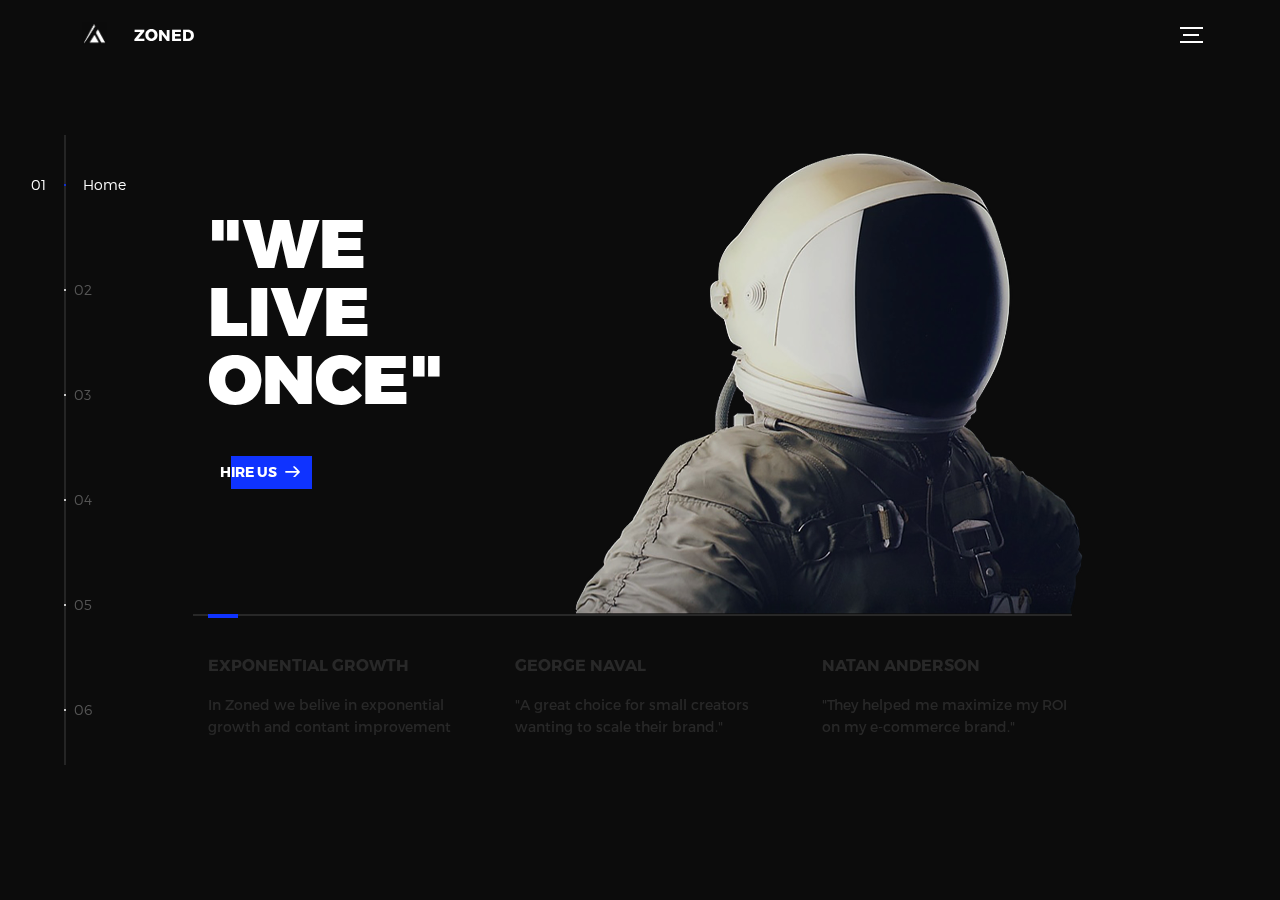
==== index.html @ 766243e0 "fixed hire us" ====
<!DOCTYPE html>
<html lang="en">
<head>
  <title>ZONED</title>
  <meta charset="utf-8">
  <meta name="viewport" content="width=device-width, initial-scale=1">
  <meta http-equiv="X-UA-Compatible" content="IE=edge">
  <meta name="description" content="HTML5 website template">
  <meta name="keywords" content="global, template, html, sass, jquery">
  <meta name="author" content="Bucky Maler">
  <link rel="stylesheet" href="assets/css/main.css">
  <meta name="monetization" content="$wallet.example.com/something">

</head>
<body>

<!-- notification for small viewports and landscape oriented smartphones -->
<div class="device-notification">
  <a class="device-notification--logo" href="#0">
    <img src="assets/img/logo.png" style="width: 10px;" alt="Global">
    <p>Zoned</p>
  </a>
  <p class="device-notification--message">Zoned has so much to offer that we must request you orient your device to portrait or find a larger screen. You won't be disappointed.</p>
</div>
<meta name="monetization" content="$wallet.example.com/something">
<div class="perspective effect-rotate-left">
  <div class="container"><div class="outer-nav--return"></div>
    <div id="viewport" class="l-viewport">
      <div class="l-wrapper">
        <header class="header">
          <a class="header--logo" href="#0">
            <img src="assets/img/logo.png" style="width: 60px;" alt="Global">
            <p>Zoned</p>
          </a>
          <a href="#hire" class="header--cta cta">Hire Us</a>
          <div class="header--nav-toggle">
            <span></span>
          </div>
        </header>
        <nav class="l-side-nav">
          <ul class="side-nav">
            <li class="is-active"><span>Home</span></li>
            <li><span>Web-Dev</span></li>
            <li><span>About</span></li>
            <li><span>Contact</span></li>
            <li><span>Hire us</span></li>
            <li><span>Mission</span></li>
          </ul>
        </nav>
        <ul class="l-main-content main-content">
          <li class="l-section section section--is-active">
            <div class="intro">
              <div class="intro--banner">
                <h1>"WE<br>LIVE<br>ONCE"</h1>
                <button href="#hire" class="cta">Hire Us
                  <svg version="1.1" id="Layer_1" xmlns="http://www.w3.org/2000/svg" xmlns:xlink="http://www.w3.org/1999/xlink" x="0px" y="0px" viewBox="0 0 150 118" style="enable-background:new 0 0 150 118;" xml:space="preserve">
                  <g transform="translate(0.000000,118.000000) scale(0.100000,-0.100000)">
                    <path d="M870,1167c-34-17-55-57-46-90c3-15,81-100,194-211l187-185l-565-1c-431,0-571-3-590-13c-55-28-64-94-18-137c21-20,33-20,597-20h575l-192-193C800,103,794,94,849,39c20-20,39-29,61-29c28,0,63,30,298,262c147,144,272,271,279,282c30,51,23,60-219,304C947,1180,926,1196,870,1167z"/>
                  </g>
                  </svg>
                  <span class="btn-background"></span>
                </button>
                <img src="assets/img/introduction-visual.png" alt="Welcome">
              </div>
              <div class="intro--options">
                <a href="#Growth">
                  <h3>Exponential Growth</h3>
                  <p>In Zoned we belive in exponential growth and contant improvement</p>
                </a>
                <a href="#Growth">
                  <h3>George Naval </h3>
                  <p>"A great choice for small creators wanting to scale their brand."</p>
                </a>
                <a href="#Web-Dev">
                  <h3>Natan Anderson</h3>
                  <p>"They helped me maximize my ROI on my e-commerce brand."</p>
                </a>
              </div>
            </div>
          </li>
          <li class="l-section section" id="web-dev">
            <div class="work" id="web-dev">
              <h2>Built in</h2>
              <div class="work--lockup">
                <ul class="slider">
                  <li class="slider--item slider--item-left">
                    <a href="#0">
                      <div class="slider--item-image">
                        <img src="assets/img/work-victory.png" alt="Custom">
                      </div>
                      <p class="slider--item-title">Branding</p>
                      <p class="slider--item-description">We know how much branding can affect your success, that is why we include branding on all pages</p>
                    </a>
                  </li>
                  <li class="slider--item slider--item-center">
                    <a href="#0">
                      <div class="slider--item-image">
                        <img src="assets/img/work-metiew-smith.png" alt="Metiew and Smith">
                      </div>
                      <p class="slider--item-title">Tailor made</p>
                      <p class="slider--item-description">We know that every business is great in it's own way,<b>"why try to fit in if you were made to stand out"</b> </p>
                    </a>
                  </li>
                  <li class="slider--item slider--item-right">
                    <a href="#0">
                      <div class="slider--item-image">
                        <img src="assets/img/work-alex-nowak.png" alt="Alex Nowak">
                      </div>
                      <p class="slider--item-title">24/7 hosting</p>
                      <p class="slider--item-description">We include hosting and domain costs on all pages<br><i style="font-size: 7px; line-height: 3px;">*Some domain names are already taken or are priced above our budget*</i></p>
                    </a>
                  </li>
                </ul>
                <div class="slider--prev">
                  <svg version="1.1" id="Layer_1" xmlns="http://www.w3.org/2000/svg" xmlns:xlink="http://www.w3.org/1999/xlink" x="0px" y="0px"
                  viewBox="0 0 150 118" style="enable-background:new 0 0 150 118;" xml:space="preserve">
                  <g transform="translate(0.000000,118.000000) scale(0.100000,-0.100000)">
                    <path d="M561,1169C525,1155,10,640,3,612c-3-13,1-36,8-52c8-15,134-145,281-289C527,41,562,10,590,10c22,0,41,9,61,29
                    c55,55,49,64-163,278L296,510h575c564,0,576,0,597,20c46,43,37,109-18,137c-19,10-159,13-590,13l-565,1l182,180
                    c101,99,187,188,193,199c16,30,12,57-12,84C631,1174,595,1183,561,1169z"/>
                  </g>
                  </svg>
                </div>
                <div class="slider--next">
                  <svg version="1.1" id="Layer_1" xmlns="http://www.w3.org/2000/svg" xmlns:xlink="http://www.w3.org/1999/xlink" x="0px" y="0px" viewBox="0 0 150 118" style="enable-background:new 0 0 150 118;" xml:space="preserve">
                  <g transform="translate(0.000000,118.000000) scale(0.100000,-0.100000)">
                    <path d="M870,1167c-34-17-55-57-46-90c3-15,81-100,194-211l187-185l-565-1c-431,0-571-3-590-13c-55-28-64-94-18-137c21-20,33-20,597-20h575l-192-193C800,103,794,94,849,39c20-20,39-29,61-29c28,0,63,30,298,262c147,144,272,271,279,282c30,51,23,60-219,304C947,1180,926,1196,870,1167z"/>
                  </g>
                  </svg>
                </div>
              </div>
            </div>
          </li>
          <li class="l-section section">
            <div class="about">
              <div class="about--banner">
                <h2>Give<br>your brand<br>online<br>presence</h2>
                <a class="cta"><b style="width: 300px;">We do the work and you do the planning<br>let's grow together</b>
                  <span>
                    <svg version="1.1" id="Layer_1" xmlns="http://www.w3.org/2000/svg" xmlns:xlink="http://www.w3.org/1999/xlink" x="0px" y="0px" viewBox="0 0 150 118" style="enable-background:new 0 0 150 118;" xml:space="preserve">
                    <g transform="translate(0.000000,118.000000) scale(0.100000,-0.100000)">
                      <path d="M870,1167c-34-17-55-57-46-90c3-15,81-100,194-211l187-185l-565-1c-431,0-571-3-590-13c-55-28-64-94-18-137c21-20,33-20,597-20h575l-192-193C800,103,794,94,849,39c20-20,39-29,61-29c28,0,63,30,298,262c147,144,272,271,279,282c30,51,23,60-219,304C947,1180,926,1196,870,1167z"/>
                    </g>
                    </svg>
                  </span>
                </a>
                <img src="assets/img/about-visual.png" alt="About Us">
              </div>
              <div class="about--options">
                <a href="#web-dev">
                  <h3>Scaling</h3>
                </a>
                <a href="#0">
                  <h3>Clear message</h3>
                </a>
                <a href="#0">
                  <h3>SEO</h3>
                </a>
                
              </div>
            </div>
          </li>

          <li class="l-section section" >
            <div class="contact">
              <div class="contact--lockup">
                 
                <div class="modal">
                  <div class="modal--information">
                    <p>We welcome anyone arround the globe </p>
                    <a href="mailto:info@zoned.life">info@zoned.life</a>
                    
                  </div>
                  <ul class="modal--options" style="border-radius: 15px;">
                    <li><a href="https://zoned.substack.com">Substack</a></li>
                    <li><a href="https://discord.com/invite/KmMVN8HBBD">Discord</a></li>
                    <li><a href="mailto:info@zoned.life">Contact Us</a></li>
                  </ul>
                </div>
                
              </div>
            </div>
          </li>
          <li class="l-section section">
            <div class="hire" id="hire">
              <h2>We work, you win</h2>
              <!-- checkout formspree.io for easy form setup -->
              <form class="work-request" 
              action="https://formspree.io/f/mnqkanye"
              method="POST">
                <div class="work-request--options">
                  <span class="options-a">
                    
                    </label>
                    <input id="opt-2" type="checkbox" name="web-dev" value="Web-dev">
                    <label for="opt-2">
                      <svg version="1.1" id="Layer_1" xmlns="http://www.w3.org/2000/svg" xmlns:xlink="http://www.w3.org/1999/xlink" x="0px" y="0px"
                      viewBox="0 0 150 111" style="enable-background:new 0 0 150 111;" xml:space="preserve">
                      <g transform="translate(0.000000,111.000000) scale(0.100000,-0.100000)">
                        <path d="M950,705L555,310L360,505C253,612,160,700,155,700c-6,0-44-34-85-75l-75-75l278-278L550-5l475,475c261,261,475,480,475,485c0,13-132,145-145,145C1349,1100,1167,922,950,705z"/>
                      </g>
                      </svg>
                      Webdesign
                    </label>
                    <input id="opt-6" type="checkbox" name="SEO" value="SEO">
                    <label for="opt-6">
                      <svg version="1.1" id="Layer_1" xmlns="http://www.w3.org/2000/svg" xmlns:xlink="http://www.w3.org/1999/xlink" x="0px" y="0px"
                      viewBox="0 0 150 111" style="enable-background:new 0 0 150 111;" xml:space="preserve">
                      <g transform="translate(0.000000,111.000000) scale(0.100000,-0.100000)">
                        <path d="M950,705L555,310L360,505C253,612,160,700,155,700c-6,0-44-34-85-75l-75-75l278-278L550-5l475,475c261,261,475,480,475,485c0,13-132,145-145,145C1349,1100,1167,922,950,705z"/>
                      </g>
                      </svg>
                      SEO
                    </label>
                  </span>
                </div>
                <div class="work-request--information">
                  <div class="information-name">
                    <input id="name" type="text" name="name" spellcheck="false">
                    <label for="name">Name</label>
                  </div>
                  <div class="information-email">
                    <input id="email" type="email" name="email"spellcheck="false">
                    <label for="email">Email</label>
                  </div>
                </div>
                <input type="submit" value="Send Request">
              </form>
            </div>
          </li>
          <li class="l-section section"id="Growth">
            <div class="about">
              <div class="about--banner">
                <h2 class="Join" >Join and<br>support<br>our true<br>mission</h2>
                  <a href="#0"><b style="width: 300px; margin-top: -10px;">With your help we support our online academy for<br> Those who are knowledge thirsty and want to better themselves</b>
                    <span>
                      <svg version="1.1" id="Layer_1" xmlns="http://www.w3.org/2000/svg" xmlns:xlink="http://www.w3.org/1999/xlink" x="0px" y="0px" viewBox="0 0 150 118" style="enable-background:new 0 0 150 118;" xml:space="preserve">
                      <g transform="translate(0.000000,118.000000) scale(0.100000,-0.100000)">
                        <path d="M870,1167c-34-17-55-57-46-90c3-15,81-100,194-211l187-185l-565-1c-431,0-571-3-590-13c-55-28-64-94-18-137c21-20,33-20,597-20h575l-192-193C800,103,794,94,849,39c20-20,39-29,61-29c28,0,63,30,298,262c147,144,272,271,279,282c30,51,23,60-219,304C947,1180,926,1196,870,1167z"/>
                      </g>
                      </svg>
                    </span>
                  </a>
                <img src="assets/img/growth-visual.png" alt="About Us">
                <iframe src="https://zoned.substack.com/embed" width="100%" height="23%" style="margin-top: 10px; margin-bottom: 30px; border: none; background:rgb(0, 0, 0); border-radius: 15px; color: black;" frameborder="0" scrolling="no"></iframe>
              </div>
            </div>
          </li>
        </ul>
      </div>
    </div>
  </div>
 
  <ul class="outer-nav">
    <li class="is-active">Home</li>
    <li>Web-Dev</li>
    <li>About</li>
    <li>Contacts</li>
    <li>Hire us</li>
    <li>Mission</li>
  </ul>
</div>

<script src="https://ajax.googleapis.com/ajax/libs/jquery/2.2.4/jquery.min.js"></script>
<script>window.jQuery || document.write('<script src="assets/js/vendor/jquery-2.2.4.min.js"><\/script>')</script>
<script src="assets/js/functions-min.js"></script>
</body>
</html>
---- assets/css/main.css ----
body{
    background-color: #212020;
}

@font-face {
    font-family: 'Montserrat';
    src: url("fonts/Montserrat-Black.eot");
    src: local("☺"), url("fonts/Montserrat-Black.woff") format("woff"), url("fonts/Montserrat-Black.ttf") format("truetype"), url("fonts/Montserrat-Black.svg") format("svg");
    font-weight: 900;
    font-style: normal;
}
@font-face {
    font-family: 'Montserrat';
    src: url("fonts/Montserrat-Bold.eot");
    src: local("☺"), url("fonts/Montserrat-Bold.woff") format("woff"), url("fonts/Montserrat-Bold.ttf") format("truetype"), url("fonts/Montserrat-Bold.svg") format("svg");
    font-weight: 700;
    font-style: normal;
}
@font-face {
    font-family: 'Montserrat';
    src: url("fonts/Montserrat-Regular.eot");
    src: local("☺"), url("fonts/Montserrat-Regular.woff") format("woff"), url("fonts/Montserrat-Regular.ttf") format("truetype"), url("fonts/Montserrat-Regular.svg") format("svg");
    font-weight: 400;
    font-style: normal;
}
@font-face {
    font-family: 'Montserrat';
    src: url("fonts/Montserrat-Light.eot");
    src: local("☺"), url("fonts/Montserrat-Light.woff") format("woff"), url("fonts/Montserrat-Light.ttf") format("truetype"), url("fonts/Montserrat-Light.svg") format("svg");
    font-weight: 300;
    font-style: normal;
}
/*! normalize.css v3.0.2 | MIT License | git.io/normalize */html {
    font-family: sans-serif;
    -ms-text-size-adjust: 100%;
    -webkit-text-size-adjust: 100%}
body {
    margin: 0;
}
article, aside, details, figcaption, figure, footer, header, hgroup, main, menu, nav, section, summary {
    display: block;
}
audio, canvas, progress, video {
    display: inline-block;
    vertical-align: baseline;
}
audio:not([controls]) {
    display: none;
    height: 0;
}
[hidden], template {
    display: none;
}
a {
    background-color: transparent;
}
a:active, a:hover {
    outline: 0;
}
abbr[title] {
    border-bottom: 1px dotted;
}
b, strong {
    font-weight: bold;
}
dfn {
    font-style: italic;
}
h1 {
    font-size: 2em;
    margin: 0.67em 0;
}
mark {
    background: #212020;
    color: #000;
}
small {
    font-size: 80%}
sub, sup {
    font-size: 75%;
    line-height: 0;
    position: relative;
    vertical-align: baseline;
}
sup {
    top: -0.5em;
}
sub {
    bottom: -0.25em;
}
img {
    border: 0;
}
svg:not(:root) {
    overflow: hidden;
}
figure {
    margin: 1em 40px;
}
hr {
    box-sizing: content-box;
    height: 0;
}
pre {
    overflow: auto;
}
code, kbd, pre, samp {
    font-family: monospace,  monospace;
    font-size: 1em;
}
button, input, optgroup, select, textarea {
    color: inherit;
    font: inherit;
    margin: 0;
}
button {
    overflow: visible;
}
button, select {
    text-transform: none;
}
button, html input[type="button"], input[type="reset"], input[type="submit"]button[disabled], html input[disabled] {
    cursor: default;
}
button::-moz-focus-inner, input::-moz-focus-inner {
    border: 0;
    padding: 0;
}
input {
    line-height: normal;
}
input[type="checkbox"], input[type="radio"] {
    box-sizing: border-box;
    padding: 0;
}
input[type="number"]::-webkit-inner-spin-button, input[type="number"]::-webkit-outer-spin-button {
    height: auto;
}
input[type="search"]input[type="search"]::-webkit-search-cancel-button, input[type="search"]::-webkit-search-decoration {
    -webkit-appearance: none;
}
fieldset {
    border: 1px solid #c0c0c0;
    margin: 0 2px;
    padding: 0.35em 0.625em 0.75em;
}
legend {
    border: 0;
    padding: 0;
}
textarea {
    overflow: auto;
}
optgroup {
    font-weight: bold;
}
table {
    border-collapse: collapse;
    border-spacing: 0;
}
td, th {
    padding: 0;
}
::-moz-selection {
    background: #FFF498;
}
::selection {
    background: #FFF498;
}
::-moz-selection {
    background: #FFF498;
}
img::-moz-selection {
    background: transparent;
}
img::selection {
    background: transparent;
}
img::-moz-selection {
    background: transparent;
}
body {
    -webkit-tap-highlight-color: #FFF498;
}
body {
    background-color: #0c0c0c;
    font-size: 14px;
    line-height: 1.6;
    font-family: "Montserrat", sans-serif;
    color: #fff;
    -webkit-font-smoothing: antialiased;
    -webkit-text-size-adjust: 100%}
.l-viewport {
    position: relative;
    width: 100%;
    height: 100vh;
    box-shadow: 0 0 45px 5px rgba(0, 0, 0, 0.85);
    overflow: hidden;
}
.l-wrapper {
    position: relative;
    width: 1440px;
    max-width: 90%;
    height: 100%;
    margin: 0 auto;
}
.l-side-nav {
    position: absolute;
    left: 0;
    display: -webkit-box;
    display: -webkit-flex;
    display: -ms-flexbox;
    display: flex;
    height: 100%;
    -webkit-box-align: center;
    -webkit-align-items: center;
    -ms-flex-align: center;
    align-items: center;
}
.l-side-nav::before {
    content: "";
    position: absolute;
    top: 50%;
    left: 0;
    -webkit-transform: translateY(-50%);
    transform: translateY(-50%);
    width: 2px;
    height: 70%;
    max-height: 750px;
    background-color: #555;
    opacity: .35;
    z-index: 10;
}
@media (max-width: 1180px) {
    .l-side-nav {
    display: none;
}
}.l-main-content {
    position: relative;
    width: 100%;
    height: 100%;
    margin: 0;
    padding: 0;
    list-style: none;
}
.l-section {
    position: absolute;
    width: 100%;
    height: 100%}
.device-notification {
    display: none;
    position: fixed;
    top: 0;
    left: 0;
    width: 100%;
    height: 100%;
    -webkit-box-orient: vertical;
    -webkit-box-direction: normal;
    -webkit-flex-direction: column;
    -ms-flex-direction: column;
    flex-direction: column;
    -webkit-box-align: center;
    -webkit-align-items: center;
    -ms-flex-align: center;
    -ms-grid-row-align: center;
    align-items: center;
    -webkit-box-pack: center;
    -webkit-justify-content: center;
    -ms-flex-pack: center;
    justify-content: center;
    background-color: #0c0c0c;
    z-index: 12;
}
.device-notification--logo {
    display: -webkit-box;
    display: -webkit-flex;
    display: -ms-flexbox;
    display: flex;
    -webkit-box-align: center;
    -webkit-align-items: center;
    -ms-flex-align: center;
    align-items: center;
    text-decoration: none;
    color: #fff;
}
.device-notification--logo p {
    margin: 0 0 0 10px;
    font-size: 16px;
    font-weight: 700;
    text-transform: uppercase;
}
.device-notification--message {
    width: 70%;
    margin: 30px 0 0 0;
    font-weight: 700;
    text-align: center;
}
@media (max-width: 767px) and (min-width: 601px) and (max-height: 680px) {
    .device-notification {
    display: -webkit-box;
    display: -webkit-flex;
    display: -ms-flexbox;
    display: flex;
}
}@media (max-width: 600px) and (min-width: 480px) and (max-height: 580px) {
    .device-notification {
    display: -webkit-box;
    display: -webkit-flex;
    display: -ms-flexbox;
    display: flex;
}
}@media (max-width: 736px) and (min-width: 360px) and (orientation: landscape) {
    .device-notification {
    display: -webkit-box;
    display: -webkit-flex;
    display: -ms-flexbox;
    display: flex;
}
}@media(max-width: 359px) {
    .device-notification {
    display: -webkit-box;
    display: -webkit-flex;
    display: -ms-flexbox;
    display: flex;
}
}.section {
    opacity: 0;
    visibility: hidden;
    -webkit-transition: opacity .4s ease-in-out, visibility 0s .4s;
    transition: opacity .4s ease-in-out, visibility 0s .4s;
}
.section--is-active {
    opacity: 1;
    visibility: visible;
    z-index: 1;
    -webkit-transition: opacity .4s ease-in-out .4s;
    transition: opacity .4s ease-in-out .4s;
}
.section--next {
    -webkit-transform: translateY(-45px);
    transform: translateY(-45px);
    -webkit-transition: -webkit-transform .4s ease-in-out;
    transition: -webkit-transform .4s ease-in-out;
    transition: transform .4s ease-in-out;
    transition: transform .4s ease-in-out,  -webkit-transform .4s ease-in-out;
}
.section--prev {
    -webkit-transform: translateY(45px);
    transform: translateY(45px);
    -webkit-transition: -webkit-transform .4s ease-in-out;
    transition: -webkit-transform .4s ease-in-out;
    transition: transform .4s ease-in-out;
    transition: transform .4s ease-in-out,  -webkit-transform .4s ease-in-out;
}
.header {
    position: absolute;
    top: 0;
    left: 0;
    display: -webkit-box;
    display: -webkit-flex;
    display: -ms-flexbox;
    display: flex;
    width: 100%;
    height: 70px;
    -webkit-box-align: center;
    -webkit-align-items: center;
    -ms-flex-align: center;
    align-items: center;
    -webkit-box-pack: justify;
    -webkit-justify-content: space-between;
    -ms-flex-pack: justify;
    justify-content: space-between;
    z-index: 10;
}
.header--logo {
    display: -webkit-box;
    display: -webkit-flex;
    display: -ms-flexbox;
    display: flex;
    -webkit-box-align: center;
    -webkit-align-items: center;
    -ms-flex-align: center;
    align-items: center;
    text-decoration: none;
    color: #fff;
}
.header--logo p {
    margin: 0 0 0 10px;
    font-size: 16px;
    font-weight: 700;
    text-transform: uppercase;
}
.header--nav-toggle {
    display: -webkit-box;
    display: -webkit-flex;
    display: -ms-flexbox;
    display: flex;
    width: 50px;
    height: 50px;
    -webkit-box-orient: vertical;
    -webkit-box-direction: normal;
    -webkit-flex-direction: column;
    -ms-flex-direction: column;
    flex-direction: column;
    -webkit-box-align: center;
    -webkit-align-items: center;
    -ms-flex-align: center;
    align-items: center;
    -webkit-box-pack: center;
    -webkit-justify-content: center;
    -ms-flex-pack: center;
    justify-content: center;
    cursor: pointer;
}
.header--nav-toggle span, .header--nav-toggle::before, .header--nav-toggle::after {
    content: "";
    position: relative;
    width: 16px;
    height: 2px;
    background-color: #fff;
}
.header--nav-toggle::before {
    bottom: 5px;
    width: 23px;
}
.header--nav-toggle::after {
    top: 5px;
    width: 23px;
}
.header--cta {
    position: absolute;
    top: 50%;
    left: 50%;
    -webkit-transform: translate(-50%,  -50%);
    transform: translate(-50%,  -50%);
    padding: 0 20px;
    line-height: 30px;
    text-decoration: none;
    color: #fff;
    font-weight: 700;
    text-transform: uppercase;
    background-color: #0f33ff;
    border: none;
    opacity: 0;
    visibility: hidden;
    -webkit-transition: opacity .4s ease-in-out, visibility 0s .4s;
    transition: opacity .4s ease-in-out, visibility 0s .4s;
}
.header--cta:focus {
    outline: none;
}
.header--cta.is-active {
    opacity: 1;
    visibility: visible;
    -webkit-transition: opacity .4s ease-in-out .4s;
    transition: opacity .4s ease-in-out .4s;
}
@media (max-width: 767px) {
    .header--cta {
    display: none;
}
}.side-nav {
    position: relative;
    display: -webkit-box;
    display: -webkit-flex;
    display: -ms-flexbox;
    display: flex;
    width: 100px;
    height: 70%;
    max-height: 750px;
    -webkit-box-orient: vertical;
    -webkit-box-direction: normal;
    -webkit-flex-direction: column;
    -ms-flex-direction: column;
    flex-direction: column;
    -webkit-justify-content: space-around;
    -ms-flex-pack: distribute;
    justify-content: space-around;
    margin: 0;
    padding: 0;
    list-style-position: inside;
    z-index: 10;
}
.side-nav>li {
    position: relative;
    top: -5px;
    color: #fff;
    font-size: 6px;
    cursor: pointer;
}
.side-nav>li span {
    position: relative;
    top: 3px;
    left: 10px;
    color: #fff;
    font-size: 14px;
    font-weight: 300;
    opacity: 0;
    visibility: hidden;
}
.side-nav>li::before {
    position: absolute;
    top: 3px;
    left: 10px;
    color: #555;
    font-size: 14px;
    font-weight: 300;
}
.side-nav li:nth-child(1)::before {
    content: "01"}
.side-nav li:nth-child(2)::before {
    content: "02"}
.side-nav li:nth-child(3)::before {
    content: "03"}
.side-nav li:nth-child(4)::before {
    content: "04"}
.side-nav li:nth-child(5)::before {
    content: "05"}
.side-nav li:nth-child(6)::before {
        content: "06"}
.side-nav li.is-active {
    color: #0f33ff;
    -webkit-transition: color .4s ease-in-out;
    transition: color .4s ease-in-out;
}
.side-nav li.is-active span {
    opacity: 1;
    visibility: visible;
    -webkit-transition: opacity .4s ease-in-out;
    transition: opacity .4s ease-in-out;
}
.side-nav li.is-active::before {
    left: -33px;
    color: #fff;
}
.intro {
    position: relative;
    display: -webkit-box;
    display: -webkit-flex;
    display: -ms-flexbox;
    display: flex;
    width: 900px;
    max-width: 75%;
    height: 100%;
    -webkit-box-orient: vertical;
    -webkit-box-direction: normal;
    -webkit-flex-direction: column;
    -ms-flex-direction: column;
    flex-direction: column;
    -webkit-box-pack: center;
    -webkit-justify-content: center;
    -ms-flex-pack: center;
    justify-content: center;
    margin: 0 auto;
}
@media (max-width: 1180px) {
    .intro {
    max-width: 100%}
}.intro--banner {
    position: relative;
    height: 475px;
}
.intro--banner::before {
    content: "";
    position: absolute;
    bottom: 20px;
    left: -15px;
    right: 0;
    height: 2px;
    background-color: #282828;
}
.intro--banner::after {
    content: "";
    position: absolute;
    bottom: 18px;
    left: 0;
    width: 30px;
    height: 4px;
    background-color: #0f33ff;
}
.intro--banner h1 {
    position: relative;
    font-size: 68px;
    font-weight: 900;
    line-height: 1;
    z-index: 1;
}
.intro--banner button {
    position: relative;
    padding: 5px 17px 5px 12px;
    font-weight: 700;
    text-transform: uppercase;
    background-color: transparent;
    border: none;
}
.intro--banner button .btn-background {
    position: absolute;
    top: 0;
    left: 23px;
    right: 0;
    height: 100%;
    background-color: #0f33ff;
    z-index: -1;
    -webkit-transition: left .2s ease-in-out;
    transition: left .2s ease-in-out;
}
.intro--banner button:hover .btn-background {
    left: 0;
}
.intro--banner button:focus {
    outline: none;
}
.intro--banner button svg {
    position: relative;
    left: 5px;
    width: 15px;
    fill: #fff;
}
.intro--banner img {
    position: absolute;
    bottom: 21px;
    right: -12px;
}
.intro--options {
    display: -webkit-box;
    display: -webkit-flex;
    display: -ms-flexbox;
    display: flex;
    -webkit-box-pack: justify;
    -webkit-justify-content: space-between;
    -ms-flex-pack: justify;
    justify-content: space-between;
    margin: 0;
    padding: 0;
    list-style: none;
}
.intro--options>a {
    max-width: 250px;
    text-decoration: none;
    color: #282828;
    -webkit-transition: color .2s ease-in-out;
    transition: color .2s ease-in-out;
}
.intro--options>a:hover {
    color: #fff;
}
.intro--options h3 {
    font-size: 16px;
    text-transform: uppercase;
}
.intro--options p {
    margin-bottom: 0;
}
@media (max-width: 900px) {
    .intro--banner {
    height: 380px;
}
.intro--banner h1 {
    font-size: 55px;
}
.intro--banner img {
    width: 430px;
}
.intro--options>a {
    margin-right: 30px;
}
.intro--options>a:last-child {
    margin-right: 0;
}
}@media (max-width: 767px) {
    .intro--banner {
    height: 305px;
}
.intro--banner h1 {
    font-size: 44px;
}
.intro--banner img {
    width: 330px;
}
.intro--options {
    display: block;
}
.intro--options>a {
    display: block;
    max-width: 100%;
    margin: 0 0 30px 0;
}
.intro--options>a:last-child {
    margin-bottom: 0;
}
}@media (max-width: 600px) {
    .intro--banner {
    height: 360px;
}
.intro--banner h1 {
    font-size: 55px;
}
.intro--banner img {
    display: none;
}
}@media (max-width: 600px) and (max-height: 750px) {
    .intro--banner {
    height: auto;
}
.intro--banner::before, .intro--banner::after {
    display: none;
}
.intro--banner h1 {
    margin-top: 0;
}
.intro--options {
    display: none;
}
}.work {
    position: relative;
    display: -webkit-box;
    display: -webkit-flex;
    display: -ms-flexbox;
    display: flex;
    width: 960px;
    max-width: 80%;
    height: 100%;
    -webkit-box-orient: vertical;
    -webkit-box-direction: normal;
    -webkit-flex-direction: column;
    -ms-flex-direction: column;
    flex-direction: column;
    -webkit-box-pack: center;
    -webkit-justify-content: center;
    -ms-flex-pack: center;
    justify-content: center;
    margin: 0 auto;
}
@media (max-width: 1180px) {
    .work {
    max-width: 100%}
}.work h2 {
    margin: 0 0 20px 0;
    font-size: 30px;
    text-align: center;
}
.work--lockup {
    position: relative;
}
.work--lockup .slider {
    position: relative;
    display: -webkit-box;
    display: -webkit-flex;
    display: -ms-flexbox;
    display: flex;
    width: 80%;
    margin: 0 auto;
    padding: 0;
    list-style: none;
}
.work--lockup .slider--item {
    position: absolute;
    display: none;
    text-align: center;
}
.work--lockup .slider--item a {
    text-decoration: none;
    color: #858585;
}
.work--lockup .slider--item-title {
    margin-top: 10px;
    font-size: 12px;
    font-weight: 700;
    text-transform: uppercase;
}
.work--lockup .slider--item-description {
    display: none;
    max-width: 250px;
    margin: 0 auto;
}
.work--lockup .slider--item-image {
    width: 150px;
    height: 150px;
    margin: 0 auto;
    border-radius: 50%;
    overflow: hidden;
}
.work--lockup .slider--item-image img {
    width: 100%}
.work--lockup .slider--item-left {
    top: 50%;
    left: 0;
    -webkit-transform: translateY(-50%);
    transform: translateY(-50%);
    display: block;
}
.work--lockup .slider--item-right {
    top: 50%;
    right: 0;
    -webkit-transform: translateY(-50%);
    transform: translateY(-50%);
    display: block;
}
.work--lockup .slider--item-center {
    position: relative;
    top: 30px;
    left: 50%;
    -webkit-transform: translateX(-50%);
    transform: translateX(-50%);
    display: block;
}
.work--lockup .slider--item-center a {
    color: #fff;
}
.work--lockup .slider--item-center .slider--item-title {
    margin-top: 25px;
    font-size: 16px;
}
.work--lockup .slider--item-center .slider--item-description {
    display: block;
}
.work--lockup .slider--item-center .slider--item-image {
    width: 300px;
    height: 300px;
}
.work--lockup .slider--next, .work--lockup .slider--prev {
    position: absolute;
    top: 160px;
    display: -webkit-box;
    display: -webkit-flex;
    display: -ms-flexbox;
    display: flex;
    width: 50px;
    height: 50px;
    -webkit-box-align: center;
    -webkit-align-items: center;
    -ms-flex-align: center;
    align-items: center;
    -webkit-box-pack: center;
    -webkit-justify-content: center;
    -ms-flex-pack: center;
    justify-content: center;
    background-color: #282828;
    border-radius: 50%;
    cursor: pointer;
}
.work--lockup .slider--next svg, .work--lockup .slider--prev svg {
    width: 20px;
    fill: #fff;
}
.work--lockup .slider--next {
    right: 0;
}
.work--lockup .slider--prev {
    left: 0;
}
@media (max-width: 900px) {
    .work--lockup .slider--item-image {
    width: 120px;
    height: 120px;
}
.work--lockup .slider--item-center .slider--item-image {
    width: 240px;
    height: 240px;
}
.work--lockup .slider--next, .work--lockup .slider--prev {
    top: 130px;
}
}@media (max-width: 767px) {
    .work--lockup .slider {
    width: 75%}
.work--lockup .slider--item-image {
    width: 90px;
    height: 90px;
}
.work--lockup .slider--item-center .slider--item-image {
    width: 190px;
    height: 190px;
}
.work--lockup .slider--next, .work--lockup .slider--prev {
    top: 105px;
}
}@media (max-width: 600px) {
    .work--lockup .slider {
    width: auto;
}
.work--lockup .slider--item-left, .work--lockup .slider--item-right {
    display: none;
}
}.about {
    position: relative;
    display: -webkit-box;
    display: -webkit-flex;
    display: -ms-flexbox;
    display: flex;
    width: 900px;
    max-width: 75%;
    height: 100%;
    -webkit-box-orient: vertical;
    -webkit-box-direction: normal;
    -webkit-flex-direction: column;
    -ms-flex-direction: column;
    flex-direction: column;
    -webkit-box-pack: center;
    -webkit-justify-content: center;
    -ms-flex-pack: center;
    justify-content: center;
    margin: 0 auto;
}
@media (max-width: 1180px) {
    .about {
    max-width: 100%}
}.about--banner {
    position: relative;
    height: 475px;
}
.about--banner::before {
    content: "";
    position: absolute;
    top: 20px;
    left: 200px;
    -webkit-transform: rotate(-25deg);
    transform: rotate(-25deg);
    border: 5px solid #0f33ff;
    border-right-color: transparent;
    border-bottom-color: transparent;
}
.about--banner::after {
    content: "";
    position: absolute;
    top: 75px;
    left: 400px;
    -webkit-transform: rotate(45deg);
    transform: rotate(45deg);
    width: 10px;
    height: 10px;
    background-color: #0f33ff;
}
.about--banner h2 {
    position: relative;
    margin-top: 35px;
    font-size: 68px;
    font-weight: 900;
    line-height: 1;
    z-index: 1;
}
.about--banner h2::before {
    content: "";
    position: absolute;
    top: 60px;
    left: 268px;
    width: 30px;
    height: 30px;
    background-color: #0f33ff;
    border-radius: 50%}
.about--banner h2::after {
    content: "";
    position: absolute;
    top: 255px;
    left: 255px;
    width: 10px;
    height: 10px;
    background-color: #0f33ff;
}
.about--banner a {
    padding: 5px 17px 5px 0;
    text-decoration: none;
    color: #fff;
    font-weight: 700;
    text-transform: uppercase;
    background-color: transparent;
}
.about--banner a:hover svg {
    left: 10px;
}
.about--banner a svg {
    position: relative;
    left: 5px;
    width: 15px;
    fill: #fff;
    -webkit-transition: left .2s ease-in-out;
    transition: left .2s ease-in-out;
}
.about--banner img {
    position: absolute;
    bottom: -90px;
    right: -12px;
}
.about--options {
    display: -webkit-box;
    display: -webkit-flex;
    display: -ms-flexbox;
    display: flex;
    max-width: 600px;
    -webkit-box-pack: justify;
    -webkit-justify-content: space-between;
    -ms-flex-pack: justify;
    justify-content: space-between;
    margin: 0;
    padding: 0;
    list-style: none;
}
.about--options>a {
    position: relative;
    width: 150px;
    height: 75px;
    text-decoration: none;
    color: #fff;
    border: 10px solid #0f33ff;
    background-position: center;
    background-size: cover;
    background-repeat: no-repeat;
}
.about--options>a:nth-child(1) {
    background-image: url("../img/about-winners.jpg");
}
.about--options>a:nth-child(2) {
    background-image: url("../img/about-philosophy.jpg");
}
.about--options>a:nth-child(3) {
    background-image: url("../img/about-history.jpg");
}
.about--options>a:hover h3 {
    bottom: -50px;
}
.about--options h3 {
    position: absolute;
    bottom: -38px;
    left: 10px;
    font-size: 16px;
    text-transform: uppercase;
    -webkit-transition: bottom .2s ease-in-out, left .2s ease-in-out;
    transition: bottom .2s ease-in-out, left .2s ease-in-out;
}
@media (max-width: 767px) {
    .about--banner {
    height: 305px;
}
.about--banner::before {
    top: 0;
    left: 125px;
}
.about--banner::after {
    top: 35px;
    left: 260px;
}
.about--banner h2 {
    margin-top: 10px;
    font-size: 44px;
}cta
.about--banner h2::before {
    top: 28px;
    left: 168px;
}
.about--banner h2::after {
    top: 163px;
    left: 163px;
}
.about--banner img {
    width: 315px;
}
}@media (max-width: 600px) {
    .about--banner {
    height: auto;
}
.about--banner::before {
    left: 155px;
}
.about--banner::after {
    left: 310px;
}
.about--banner h2 {
    margin-top: 0;
    font-size: 55px;
}
.about--banner h2::before {
    top: 43px;
    left: 214px;
}
.about--banner h2::after {
    top: 205px;
    left: 205px;
}
.about--banner img {
    display: none;
}
.about--options {
    display: none;
}
}.contact {
    position: fixed;
    top: 0;
    left: 0;
    width: 100%;
    height: 100%;
    background-image: url("../img/contact-visual.png");
    background-position: center;
    background-size: cover;
    background-repeat: no-repeat;
}
.contact--lockup {
    position: relative;
    display: -webkit-box;
    display: -webkit-flex;
    display: -ms-flexbox;
    display: flex;
    width: 900px;
    max-width: 75%;
    height: 100%;
    -webkit-box-align: center;
    -webkit-align-items: center;
    -ms-flex-align: center;
    align-items: center;
    -webkit-box-pack: end;
    -webkit-justify-content: flex-end;
    -ms-flex-pack: end;
    justify-content: flex-end;
    margin: 0 auto;
    
}
@media (max-width: 1180px) {
    .contact--lockup {
        -webkit-box-pack: center;
        -webkit-justify-content: center;
        -ms-flex-pack: center;
        justify-content: center;
    max-width: 90%}
}@media (max-width: 767px) {
    .contact--lockup {
    -webkit-box-pack: center;
    -webkit-justify-content: center;
    -ms-flex-pack: center;
    justify-content: center;
}
}.contact--lockup .modal {
    padding: 45px 45px;
    text-align: center;
    background-color: #0c0c0c;
    box-shadow: 0 0 30px 0 rgba(0, 0, 0, 0.75);
    
}
.contact--lockup .modal--information p, .contact--lockup .modal--information a {
    display: block;
    margin: 14px 0;
    text-decoration: none;
    color: #fff;
    font-weight: 700;
}
.contact--lockup .modal--information p {
    margin-top: 0;
}
.contact--lockup .modal--options {
    margin: 0;
    padding: 0;
    list-style: none;
}
.contact--lockup .modal--options>li {
    width: 130px;
    margin: 0 auto 25px auto;
}
.contact--lockup .modal--options li:nth-child(1) {
    background-color: #1769ff;
}
.contact--lockup .modal--options li:nth-child(2) {
    background-color: #ea4c89;
}
.contact--lockup .modal--options li:nth-child(3) {
    margin-bottom: 0;
    background-color: #0f33ff;
    text-transform: uppercase;
}
.contact--lockup .modal--options a {
    display: block;
    width: 100%;
    padding: 8px 0;
    text-decoration: none;
    color: #fff;
    font-weight: 700;
}
.hire {
    position: relative;
    display: -webkit-box;
    display: -webkit-flex;
    display: -ms-flexbox;
    display: flex;
    width: 700px;
    max-width: 75%;
    height: 100%;
    -webkit-box-orient: vertical;
    -webkit-box-direction: normal;
    -webkit-flex-direction: column;
    -ms-flex-direction: column;
    flex-direction: column;
    -webkit-box-pack: center;
    -webkit-justify-content: center;
    -ms-flex-pack: center;
    justify-content: center;
    margin: 0 auto;
}
@media (max-width: 1180px) {
    .hire {
    max-width: 100%}
}.hire h2 {
    margin: 0 0 20px 0;
    font-size: 30px;
    text-align: center;
}
.work-request {
    display: -webkit-box;
    display: -webkit-flex;
    display: -ms-flexbox;
    display: flex;
    width: 100%;
    -webkit-box-orient: vertical;
    -webkit-box-direction: normal;
    -webkit-flex-direction: column;
    -ms-flex-direction: column;
    flex-direction: column;
    -webkit-box-align: center;
    -webkit-align-items: center;
    -ms-flex-align: center;
    align-items: center;
    color: #fff;
}
.work-request input[type="submit"] {
    width: 400px;
    max-width: 100%;
    line-height: 50px;
    font-size: 16px;
    font-weight: 700;
    text-transform: uppercase;
    background-color: #0f33ff;
    border: none;
    border-radius: 0;
}
.work-request input[type="submit"]:focus {
    outline: none;
}
.work-request--options {
    display: -webkit-box;
    display: -webkit-flex;
    display: -ms-flexbox;
    display: flex;
    /* button separation */
    width: 70%;
    -webkit-box-orient: vertical;
    -webkit-box-direction: normal;
    -webkit-flex-direction: column;
    -ms-flex-direction: column;
    flex-direction: column;
    -webkit-box-align: center;
    -webkit-align-items: center;
    -ms-flex-align: center;
    align-items: center;
    margin: 30px 0;
}
.work-request--options .options-a {
    display: -webkit-box;
    display: -webkit-flex;
    display: -ms-flexbox;
    display: flex;
    width: 100%;
    -webkit-box-pack: justify;
    -webkit-justify-content: space-between;
    -ms-flex-pack: justify;
    justify-content: space-between;
}
.work-request--options .options-b {
    display: -webkit-box;
    display: -webkit-flex;
    display: -ms-flexbox;
    display: flex;
    width: 72%;
    -webkit-flex-wrap: wrap;
    -ms-flex-wrap: wrap;
    flex-wrap: wrap;
    -webkit-justify-content: space-around;
    -ms-flex-pack: distribute;
    justify-content: space-around;
}
.work-request--options label {
    display: block;
    width: 200px;
    margin-bottom: 30px;
    line-height: 50px;
    font-size: 16px;
    font-weight: 700;
    text-align: center;
    border: 2px solid #fff;
    cursor: pointer;
    -webkit-transition: background-color .2s ease-in-out, border-color .2s ease-in-out;
    transition: background-color .2s ease-in-out, border-color .2s ease-in-out;
}
.work-request--options label svg {
    position: relative;
    left: -5px;
    width: 0;
    fill: #fff;
    -webkit-transition: width .2s ease-in-out;
    transition: width .2s ease-in-out;
}
.work-request--options input[type="checkbox"] {
    display: none;
}
.work-request--options input[type="checkbox"]:checked+label {
    background-color: #0f33ff;
    border-color: #0f33ff;
}
.work-request--options input[type="checkbox"]:checked+label svg {
    width: 15px;
}
.work-request--information {
    display: -webkit-box;
    display: -webkit-flex;
    display: -ms-flexbox;
    display: flex;
    width: 100%;
    -webkit-box-pack: justify;
    -webkit-justify-content: space-between;
    -ms-flex-pack: justify;
    justify-content: space-between;
    margin-bottom: 60px;
}
.work-request--information .information-name, .work-request--information .information-email {
    position: relative;
    width: 45%;
    height: 50px;
    font-size: 30px;
    font-weight: 300;
}
.work-request--information input[type="text"], .work-request--information input[type="email"] {
    width: 100%;
    padding: 0 0 5px 0;
    background-color: transparent;
    border: none;
    border-bottom: 1px solid #fff;
    border-radius: 0;
}
.work-request--information input[type="text"]:focus, .work-request--information input[type="email"]:focus {
    outline: none;
    background-color: #0c0c0c;
}
.work-request--information label {
    position: absolute;
    top: 0;
    left: 0;
    pointer-events: none;
    -webkit-transition: top .2s ease-in-out, font-size .2s ease-in-out;
    transition: top .2s ease-in-out, font-size .2s ease-in-out;
}
.work-request--information input:focus+label, .work-request--information input.has-value+label {
    top: -15px;
    font-size: 14px;
}
@media (max-width: 767px) {
    .work-request--options {
    -webkit-box-orient: horizontal;
    -webkit-box-direction: normal;
    -webkit-flex-direction: row;
    -ms-flex-direction: row;
    flex-direction: row;
    -webkit-justify-content: space-around;
    -ms-flex-pack: distribute;
    justify-content: space-around;
}
.work-request--options .options-a, .work-request--options .options-b {
    display: block;
    width: auto;
}
}@media (max-width: 600px) {
    .work-request--options {
    margin: 20px 0;
}
}@media (max-width: 600px) and (max-width: 415px) {
    .work-request--options {
    -webkit-box-pack: justify;
    -webkit-justify-content: space-between;
    -ms-flex-pack: justify;
    justify-content: space-between;
}
}@media (max-width: 600px) {
    .work-request--options label {
    width: 150px;
    margin-bottom: 15px;
    font-size: 14px;
}
.work-request--options input[type="checkbox"]:checked+label svg {
    width: 30px;
}
.work-request--information {
    margin-bottom: 30px;
}
.work-request--information .information-name, .work-request--information .information-email {
    height: 40px;
    font-size: 24px;
}
}.perspective {
    position: relative;
    width: 100%;
    height: 100%;
    overflow: hidden;
}
.perspective--modalview {
    position: fixed;
    -webkit-perspective: 1500px;
    perspective: 1500px;
}
.container {
    position: relative;
    -webkit-transform: translateZ(0) translateX(0) rotateY(0deg);
    transform: translateZ(0) translateX(0) rotateY(0deg);
    min-height: 100%;
    outline: 30px solid #0f33ff;
    -webkit-transition: -webkit-transform .4s;
    transition: -webkit-transform .4s;
    transition: transform .4s;
    transition: transform .4s,  -webkit-transform .4s;
}
.modalview .container {
    position: absolute;
    width: 100%;
    height: 100%;
    overflow: hidden;
    -webkit-backface-visibility: hidden;
    backface-visibility: hidden;
}
.effect-rotate-left .container {
    -webkit-transform-origin: 0% 50%;
    transform-origin: 0% 50%;
    -webkit-transition: -webkit-transform .4s;
    transition: -webkit-transform .4s;
    transition: transform .4s;
    transition: transform .4s,  -webkit-transform .4s;
}
.effect-rotate-left--animate .container {
    -webkit-transform: translateZ(-1800px) translateX(-50%) rotateY(45deg);
    transform: translateZ(-1800px) translateX(-50%) rotateY(45deg);
    outline: 30px solid #0f33ff;
}

.outer-nav {
    position: absolute;
    top: 50%;
    left: 55%;
    -webkit-transform: translateY(-50%);
    transform: translateY(-50%);
    -webkit-transform-style: preserve-3d;
    transform-style: preserve-3d;
    margin: 0;
    padding: 0;
    list-style: none;
    text-align: center;
    visibility: hidden;
    -webkit-transition: visibility 0s .2s;
    transition: visibility 0s .2s;
}
.outer-nav.is-vis {
    visibility: visible;
}
.outer-nav--return {
    position: absolute;
    top: 0;
    left: 0;
    width: 100%;
    height: 100%;
    display: none;
    cursor: pointer;
    z-index: 11;
}
.outer-nav--return.is-vis {
    display: block;
}
.outer-nav>li {
    -webkit-transform-style: preserve-3d;
    transform-style: preserve-3d;
    -webkit-transform: translateX(350px) translateZ(-1000px);
    transform: translateX(350px) translateZ(-1000px);
    font-size: 55px;
    font-weight: 900;
    opacity: 0;
    cursor: pointer;
    -webkit-transition: opacity .2s, -webkit-transform .2s;
    transition: opacity .2s, -webkit-transform .2s;
    transition: transform .2s, opacity .2s;
    transition: transform .2s, opacity .2s, -webkit-transform .2s;
}
.outer-nav>li.is-vis {
    -webkit-transform: translateX(0) translateZ(0);
    transform: translateX(0) translateZ(0);
    opacity: 1;
    -webkit-transition: opacity .4s, -webkit-transform .4s;
    transition: opacity .4s, -webkit-transform .4s;
    transition: transform .4s, opacity .4s;
    transition: transform .4s, opacity .4s, -webkit-transform .4s;
}
.outer-nav>li::before {
    content: "";
    position: absolute;
    top: 50%;
    left: 50%;
    -webkit-transform: translate(-50%,  -25%);
    transform: translate(-50%,  -25%);
    width: 110%;
    height: 15px;
    opacity: 0;
    background-color: #0f33ff;
}
.outer-nav>li.is-active::before {
    opacity: 1;
}
@media (max-width: 767px) {
    .outer-nav>li {
    font-size: 44px;
}
}@media (max-width: 600px) {
    .outer-nav>li {
    font-size: 34px;
}
}.outer-nav li.is-vis:nth-child(2) {
    -webkit-transition-delay: .04s;
    transition-delay: .04s;
}
.outer-nav li.is-vis:nth-child(3) {
    -webkit-transition-delay: .08s;
    transition-delay: .08s;
}
.outer-nav li.is-vis:nth-child(4) {
    -webkit-transition-delay: .12s;
    transition-delay: .12s;
}
.outer-nav li.is-vis:nth-child(5) {
    -webkit-transition-delay: .16s;
    transition-delay: .16s;
}
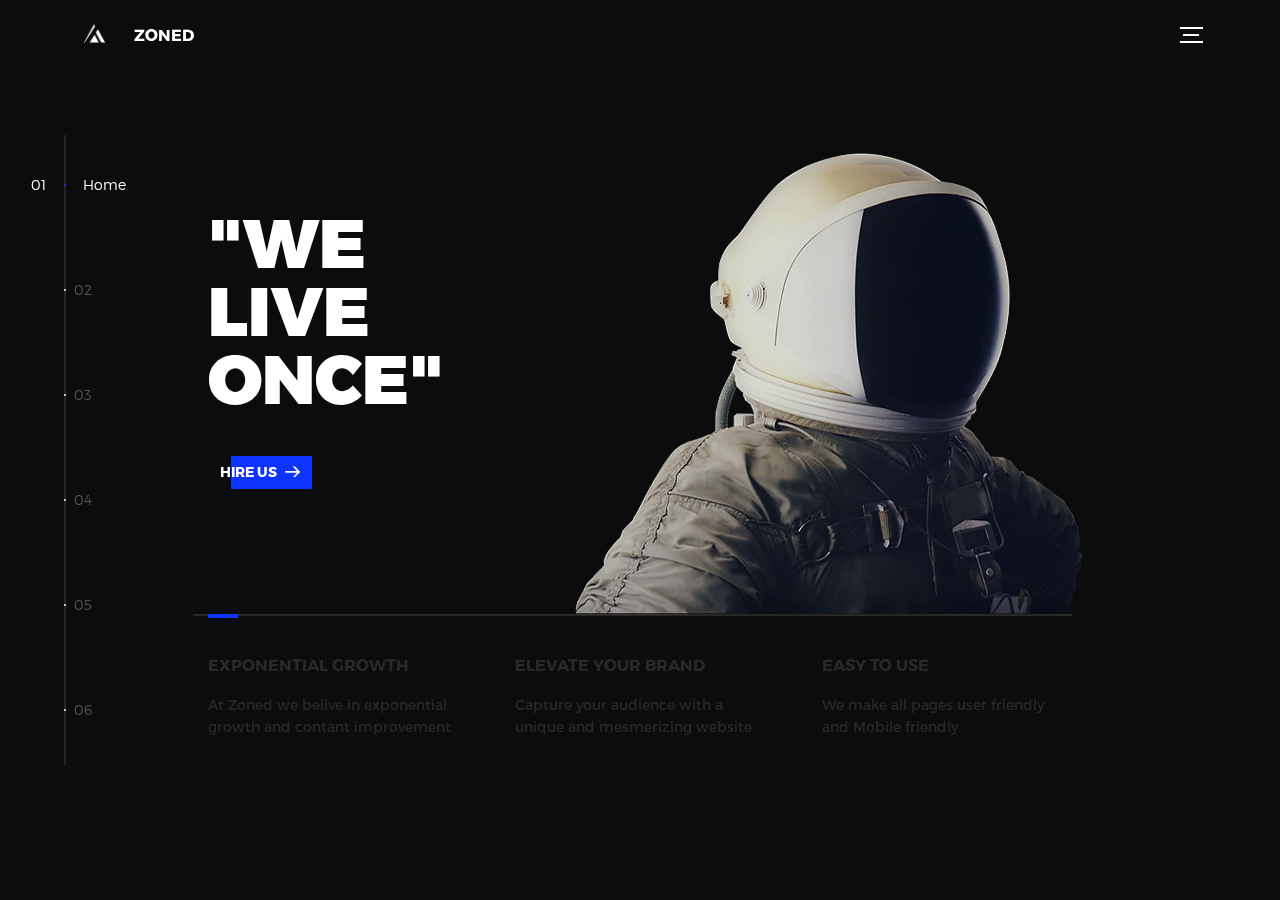
==== commit b2ee362a: "New Ideal" ====
--- a/index.html
+++ b/index.html
@@ -5,12 +5,10 @@
   <meta charset="utf-8">
   <meta name="viewport" content="width=device-width, initial-scale=1">
   <meta http-equiv="X-UA-Compatible" content="IE=edge">
-  <meta name="description" content="HTML5 website template">
-  <meta name="keywords" content="global, template, html, sass, jquery">
-  <meta name="author" content="Bucky Maler">
+  <meta name="description" content="your digital zone">
+  <meta name="keywords" content="">
   <link rel="stylesheet" href="assets/css/main.css">
-  <meta name="monetization" content="$wallet.example.com/something">
-
+  
 </head>
 <body>
 
@@ -22,7 +20,7 @@
   </a>
   <p class="device-notification--message">Zoned has so much to offer that we must request you orient your device to portrait or find a larger screen. You won't be disappointed.</p>
 </div>
-<meta name="monetization" content="$wallet.example.com/something">
+
 <div class="perspective effect-rotate-left">
   <div class="container"><div class="outer-nav--return"></div>
     <div id="viewport" class="l-viewport">
@@ -65,22 +63,22 @@
               <div class="intro--options">
                 <a href="#Growth">
                   <h3>Exponential Growth</h3>
-                  <p>In Zoned we belive in exponential growth and contant improvement</p>
+                  <p>At Zoned we belive in exponential growth and contant improvement</p>
                 </a>
                 <a href="#Growth">
-                  <h3>George Naval </h3>
-                  <p>"A great choice for small creators wanting to scale their brand."</p>
+                  <h3>Elevate your brand</h3>
+                  <p>Capture your audience with a unique and mesmerizing website</p>
                 </a>
                 <a href="#Web-Dev">
-                  <h3>Natan Anderson</h3>
-                  <p>"They helped me maximize my ROI on my e-commerce brand."</p>
+                  <h3>Easy to use</h3>
+                  <p>We make all pages user friendly and Mobile friendly</p>
                 </a>
               </div>
             </div>
           </li>
           <li class="l-section section" id="web-dev">
             <div class="work" id="web-dev">
-              <h2>Built in</h2>
+              <h2>On us</h2>
               <div class="work--lockup">
                 <ul class="slider">
                   <li class="slider--item slider--item-left">
@@ -88,8 +86,8 @@
                       <div class="slider--item-image">
                         <img src="assets/img/work-victory.png" alt="Custom">
                       </div>
-                      <p class="slider--item-title">Branding</p>
-                      <p class="slider--item-description">We know how much branding can affect your success, that is why we include branding on all pages</p>
+                      <p class="slider--item-title">Friendly design</p>
+                      <p class="slider--item-description">Never miss a client by ensuring your site fits all needs<br><b> +</b> Full UI/UX development</p>
                     </a>
                   </li>
                   <li class="slider--item slider--item-center">
@@ -97,8 +95,8 @@
                       <div class="slider--item-image">
                         <img src="assets/img/work-metiew-smith.png" alt="Metiew and Smith">
                       </div>
-                      <p class="slider--item-title">Tailor made</p>
-                      <p class="slider--item-description">We know that every business is great in it's own way,<b>"why try to fit in if you were made to stand out"</b> </p>
+                      <p class="slider--item-title">Mesmerizing development</p>
+                      <p class="slider--item-description">Make your business stand out and capture your audience attention<br><b>"why try to fit in if you were made to stand out"</b> </p>
                     </a>
                   </li>
                   <li class="slider--item slider--item-right">
@@ -107,7 +105,7 @@
                         <img src="assets/img/work-alex-nowak.png" alt="Alex Nowak">
                       </div>
                       <p class="slider--item-title">24/7 hosting</p>
-                      <p class="slider--item-description">We include hosting and domain costs on all pages<br><i style="font-size: 7px; line-height: 3px;">*Some domain names are already taken or are priced above our budget*</i></p>
+                      <p class="slider--item-description">We include hosting, domain, and SSL certificates costs on all pages<br><i style="font-size: 10px; line-height: 3px; margin-top: -5px;">*Some domain names are already taken or are priced above our budget*</i></p>
                     </a>
                   </li>
                 </ul>
@@ -134,8 +132,8 @@
           <li class="l-section section">
             <div class="about">
               <div class="about--banner">
-                <h2>Give<br>your brand<br>online<br>presence</h2>
-                <a class="cta"><b style="width: 300px;">We do the work and you do the planning<br>let's grow together</b>
+                <h2>Give<br>Your brand<br>A<br>Home</h2>
+                <a class="cta"><b style="width: 300px;">We do the work and you do the dreaming<br>let's grow together</b>
                   <span>
                     <svg version="1.1" id="Layer_1" xmlns="http://www.w3.org/2000/svg" xmlns:xlink="http://www.w3.org/1999/xlink" x="0px" y="0px" viewBox="0 0 150 118" style="enable-background:new 0 0 150 118;" xml:space="preserve">
                     <g transform="translate(0.000000,118.000000) scale(0.100000,-0.100000)">
@@ -148,13 +146,13 @@
               </div>
               <div class="about--options">
                 <a href="#web-dev">
-                  <h3>Scaling</h3>
+                  <h3>Engage</h3>
                 </a>
                 <a href="#0">
-                  <h3>Clear message</h3>
+                  <h3>Deliver</h3>
                 </a>
                 <a href="#0">
-                  <h3>SEO</h3>
+                  <h3>Capture</h3>
                 </a>
                 
               </div>
@@ -168,13 +166,13 @@
                 <div class="modal">
                   <div class="modal--information">
                     <p>We welcome anyone arround the globe </p>
-                    <a href="mailto:info@zoned.life">info@zoned.life</a>
+                    <a href="mailto:sam@zoned.life">sam@zoned.life</a>
                     
                   </div>
                   <ul class="modal--options" style="border-radius: 15px;">
                     <li><a href="https://zoned.substack.com">Substack</a></li>
                     <li><a href="https://discord.com/invite/KmMVN8HBBD">Discord</a></li>
-                    <li><a href="mailto:info@zoned.life">Contact Us</a></li>
+                    <li><a href="mailto:sam@zoned.life">Contact Us</a></li>
                   </ul>
                 </div>
                 
@@ -202,7 +200,7 @@
                       </svg>
                       Webdesign
                     </label>
-                    <input id="opt-6" type="checkbox" name="SEO" value="SEO">
+                    <input id="opt-6" type="checkbox" name="Marketing" value="Marketing">
                     <label for="opt-6">
                       <svg version="1.1" id="Layer_1" xmlns="http://www.w3.org/2000/svg" xmlns:xlink="http://www.w3.org/1999/xlink" x="0px" y="0px"
                       viewBox="0 0 150 111" style="enable-background:new 0 0 150 111;" xml:space="preserve">
@@ -210,7 +208,7 @@
                         <path d="M950,705L555,310L360,505C253,612,160,700,155,700c-6,0-44-34-85-75l-75-75l278-278L550-5l475,475c261,261,475,480,475,485c0,13-132,145-145,145C1349,1100,1167,922,950,705z"/>
                       </g>
                       </svg>
-                      SEO
+                      Addvertising 
                     </label>
                   </span>
                 </div>
@@ -232,7 +230,7 @@
             <div class="about">
               <div class="about--banner">
                 <h2 class="Join" >Join and<br>support<br>our true<br>mission</h2>
-                  <a href="#0"><b style="width: 300px; margin-top: -10px;">With your help we support our online academy for<br> Those who are knowledge thirsty and want to better themselves</b>
+                  <a href="#0"><b style="width: 300px; margin-top: -10px;">With your help we are developing our online academy for<br> Those who are knowledge thirsty and want to better themselves</b>
                     <span>
                       <svg version="1.1" id="Layer_1" xmlns="http://www.w3.org/2000/svg" xmlns:xlink="http://www.w3.org/1999/xlink" x="0px" y="0px" viewBox="0 0 150 118" style="enable-background:new 0 0 150 118;" xml:space="preserve">
                       <g transform="translate(0.000000,118.000000) scale(0.100000,-0.100000)">
--- a/assets/css/main.css
+++ b/assets/css/main.css
@@ -1,6 +1,3 @@
-body{
-    background-color: #212020;
-}
 
 @font-face {
     font-family: 'Montserrat';
@@ -1526,4 +1523,4 @@
 .outer-nav li.is-vis:nth-child(5) {
     -webkit-transition-delay: .16s;
     transition-delay: .16s;
-}
+}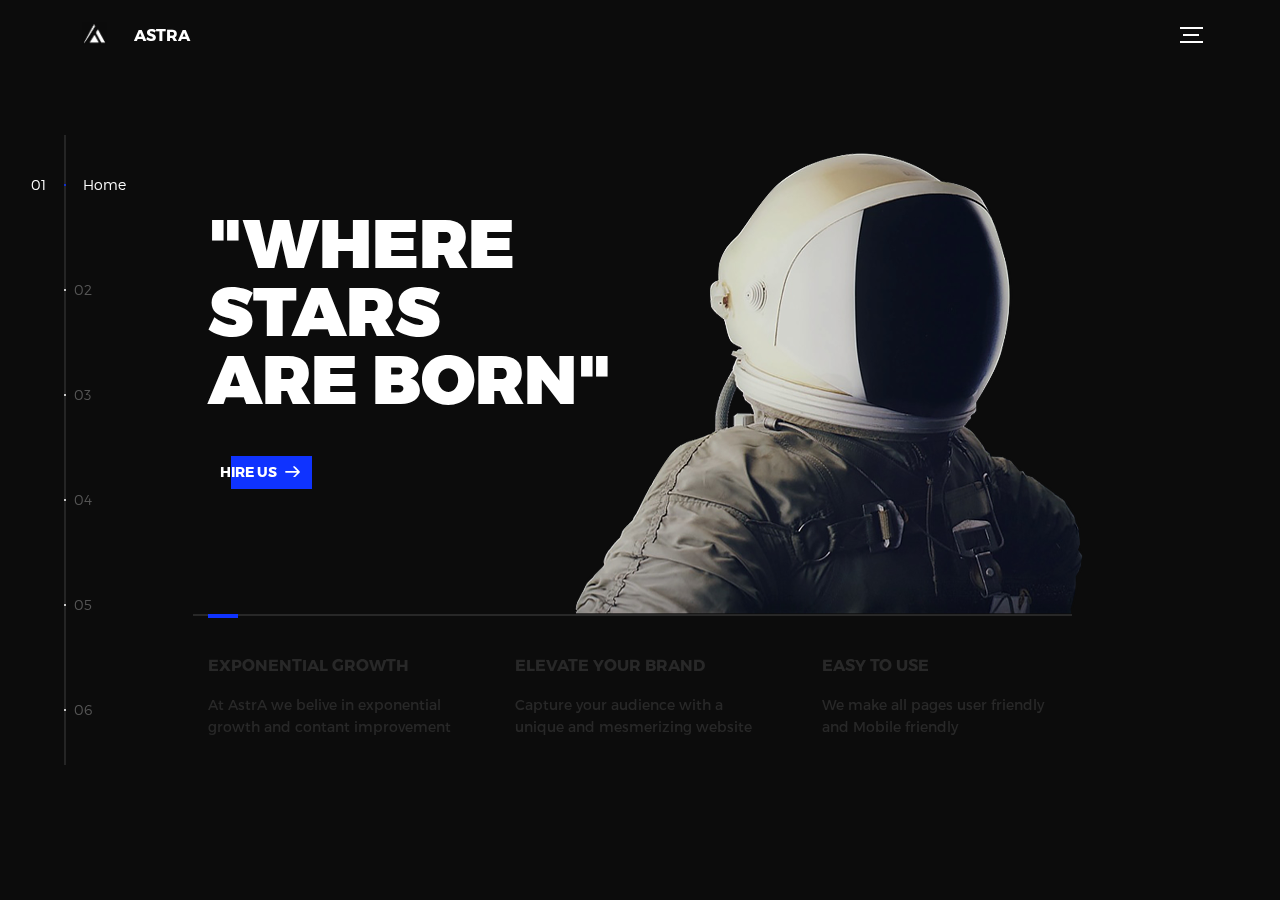
==== commit 3b858858: "It's now astra" ====
--- a/index.html
+++ b/index.html
@@ -1,7 +1,7 @@
 <!DOCTYPE html>
 <html lang="en">
 <head>
-  <title>ZONED</title>
+  <title>AstrA</title>
   <meta charset="utf-8">
   <meta name="viewport" content="width=device-width, initial-scale=1">
   <meta http-equiv="X-UA-Compatible" content="IE=edge">
@@ -16,9 +16,9 @@
 <div class="device-notification">
   <a class="device-notification--logo" href="#0">
     <img src="assets/img/logo.png" style="width: 10px;" alt="Global">
-    <p>Zoned</p>
+    <p>AstrA</p>
   </a>
-  <p class="device-notification--message">Zoned has so much to offer that we must request you orient your device to portrait or find a larger screen. You won't be disappointed.</p>
+  <p class="device-notification--message">AstrA has so much to offer that we must request you orient your device to portrait or find a larger screen. You won't be disappointed.</p>
 </div>
 
 <div class="perspective effect-rotate-left">
@@ -28,7 +28,7 @@
         <header class="header">
           <a class="header--logo" href="#0">
             <img src="assets/img/logo.png" style="width: 60px;" alt="Global">
-            <p>Zoned</p>
+            <p>AstrA</p>
           </a>
           <a href="#hire" class="header--cta cta">Hire Us</a>
           <div class="header--nav-toggle">
@@ -49,7 +49,7 @@
           <li class="l-section section section--is-active">
             <div class="intro">
               <div class="intro--banner">
-                <h1>"WE<br>LIVE<br>ONCE"</h1>
+                <h1>"WHERE<br>STARS<br>ARE BORN"</h1>
                 <button href="#hire" class="cta">Hire Us
                   <svg version="1.1" id="Layer_1" xmlns="http://www.w3.org/2000/svg" xmlns:xlink="http://www.w3.org/1999/xlink" x="0px" y="0px" viewBox="0 0 150 118" style="enable-background:new 0 0 150 118;" xml:space="preserve">
                   <g transform="translate(0.000000,118.000000) scale(0.100000,-0.100000)">
@@ -63,7 +63,7 @@
               <div class="intro--options">
                 <a href="#Growth">
                   <h3>Exponential Growth</h3>
-                  <p>At Zoned we belive in exponential growth and contant improvement</p>
+                  <p>At AstrA we belive in exponential growth and contant improvement</p>
                 </a>
                 <a href="#Growth">
                   <h3>Elevate your brand</h3>
@@ -132,7 +132,7 @@
           <li class="l-section section">
             <div class="about">
               <div class="about--banner">
-                <h2>Give<br>Your brand<br>A<br>Home</h2>
+                <h2>Ad<br>AstrA</h2>
                 <a class="cta"><b style="width: 300px;">We do the work and you do the dreaming<br>let's grow together</b>
                   <span>
                     <svg version="1.1" id="Layer_1" xmlns="http://www.w3.org/2000/svg" xmlns:xlink="http://www.w3.org/1999/xlink" x="0px" y="0px" viewBox="0 0 150 118" style="enable-background:new 0 0 150 118;" xml:space="preserve">
@@ -166,13 +166,13 @@
                 <div class="modal">
                   <div class="modal--information">
                     <p>We welcome anyone arround the globe </p>
-                    <a href="mailto:sam@zoned.life">sam@zoned.life</a>
+                    <p alert ("HellImnrt!!");>Mail</p>
                     
                   </div>
                   <ul class="modal--options" style="border-radius: 15px;">
-                    <li><a href="https://zoned.substack.com">Substack</a></li>
-                    <li><a href="https://discord.com/invite/KmMVN8HBBD">Discord</a></li>
-                    <li><a href="mailto:sam@zoned.life">Contact Us</a></li>
+                    <li><a href="">News</a></li>
+                    <li><a href="">Community</a></li>
+                    <li><a href="">Contact Us</a></li>
                   </ul>
                 </div>
                 
@@ -208,7 +208,7 @@
                         <path d="M950,705L555,310L360,505C253,612,160,700,155,700c-6,0-44-34-85-75l-75-75l278-278L550-5l475,475c261,261,475,480,475,485c0,13-132,145-145,145C1349,1100,1167,922,950,705z"/>
                       </g>
                       </svg>
-                      Addvertising 
+                      Advertising 
                     </label>
                   </span>
                 </div>
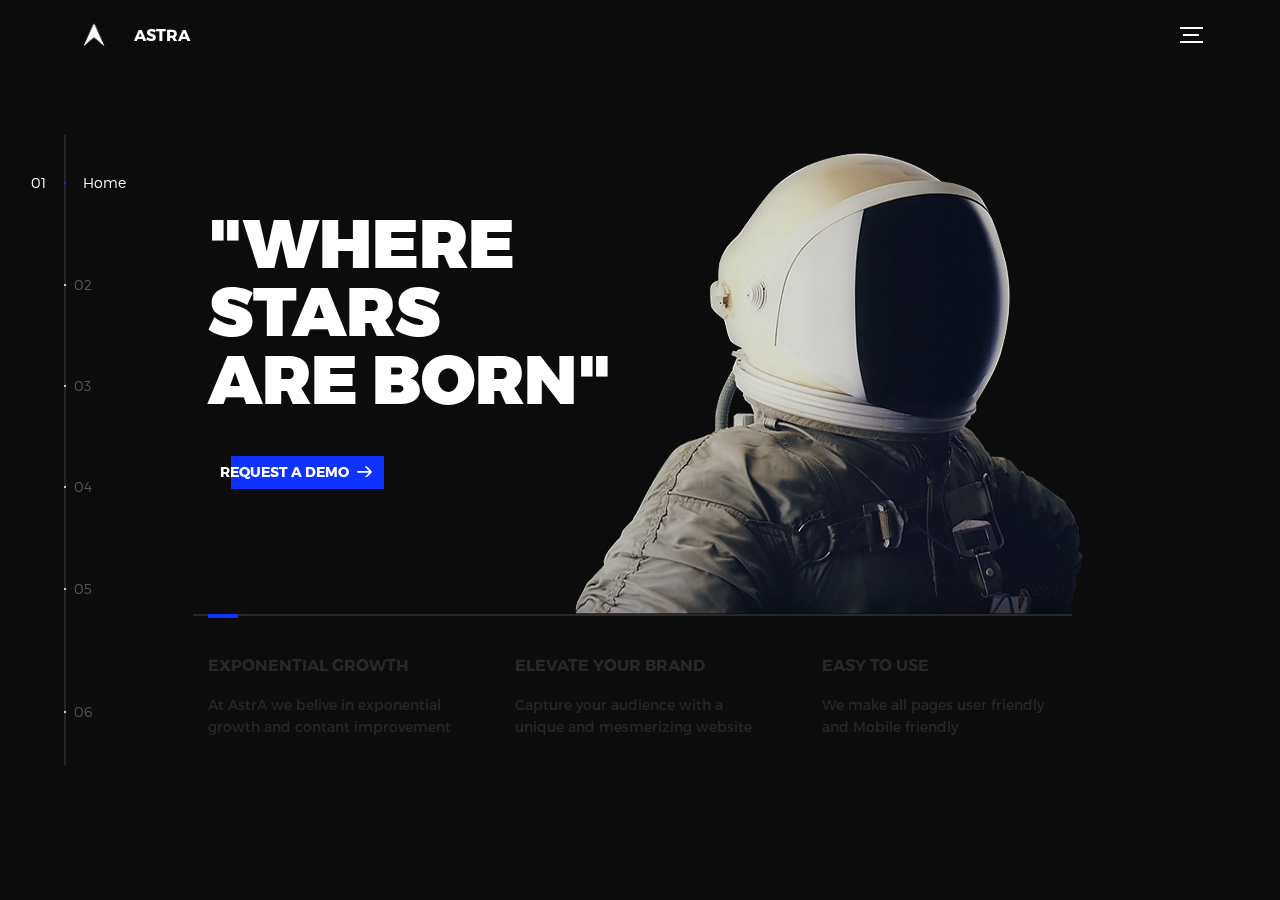
==== commit 467d506f: "Logo" ====
--- a/index.html
+++ b/index.html
@@ -8,6 +8,7 @@
   <meta name="description" content="your digital zone">
   <meta name="keywords" content="">
   <link rel="stylesheet" href="assets/css/main.css">
+  <link rel="icon" type="image/x-icon" href="/assets/img/logo.ico">
   
 </head>
 <body>
@@ -15,7 +16,7 @@
 <!-- notification for small viewports and landscape oriented smartphones -->
 <div class="device-notification">
   <a class="device-notification--logo" href="#0">
-    <img src="assets/img/logo.png" style="width: 10px;" alt="Global">
+    <img src="assets/img/logo.png" style="width: 50px;" alt="Global">
     <p>AstrA</p>
   </a>
   <p class="device-notification--message">AstrA has so much to offer that we must request you orient your device to portrait or find a larger screen. You won't be disappointed.</p>
@@ -30,7 +31,7 @@
             <img src="assets/img/logo.png" style="width: 60px;" alt="Global">
             <p>AstrA</p>
           </a>
-          <a href="#hire" class="header--cta cta">Hire Us</a>
+          <a href="#hire" class="header--cta cta">Request a Demo</a>
           <div class="header--nav-toggle">
             <span></span>
           </div>
@@ -41,7 +42,7 @@
             <li><span>Web-Dev</span></li>
             <li><span>About</span></li>
             <li><span>Contact</span></li>
-            <li><span>Hire us</span></li>
+            <li><span>Request a Demo</span></li>
             <li><span>Mission</span></li>
           </ul>
         </nav>
@@ -50,7 +51,7 @@
             <div class="intro">
               <div class="intro--banner">
                 <h1>"WHERE<br>STARS<br>ARE BORN"</h1>
-                <button href="#hire" class="cta">Hire Us
+                <button href="#hire" class="cta">Request a Demo
                   <svg version="1.1" id="Layer_1" xmlns="http://www.w3.org/2000/svg" xmlns:xlink="http://www.w3.org/1999/xlink" x="0px" y="0px" viewBox="0 0 150 118" style="enable-background:new 0 0 150 118;" xml:space="preserve">
                   <g transform="translate(0.000000,118.000000) scale(0.100000,-0.100000)">
                     <path d="M870,1167c-34-17-55-57-46-90c3-15,81-100,194-211l187-185l-565-1c-431,0-571-3-590-13c-55-28-64-94-18-137c21-20,33-20,597-20h575l-192-193C800,103,794,94,849,39c20-20,39-29,61-29c28,0,63,30,298,262c147,144,272,271,279,282c30,51,23,60-219,304C947,1180,926,1196,870,1167z"/>
@@ -166,13 +167,13 @@
                 <div class="modal">
                   <div class="modal--information">
                     <p>We welcome anyone arround the globe </p>
-                    <p alert ("HellImnrt!!");>Mail</p>
                     
                   </div>
                   <ul class="modal--options" style="border-radius: 15px;">
-                    <li><a href="">News</a></li>
+                    <li><a href="">Mail</a></li>
                     <li><a href="">Community</a></li>
-                    <li><a href="">Contact Us</a></li>
+                    <li><a href="tel:+1 239 494 5970">Call us</a></li>
+
                   </ul>
                 </div>
                 
@@ -240,7 +241,7 @@
                     </span>
                   </a>
                 <img src="assets/img/growth-visual.png" alt="About Us">
-                <iframe src="https://zoned.substack.com/embed" width="100%" height="23%" style="margin-top: 10px; margin-bottom: 30px; border: none; background:rgb(0, 0, 0); border-radius: 15px; color: black;" frameborder="0" scrolling="no"></iframe>
+                <iframe src="https://zoned.substack.co/embed" width="100%" height="23%" style="margin-top: 10px; margin-bottom: 30px; border: none; background:rgb(0, 0, 0); border-radius: 15px; color: black;" frameborder="0" scrolling="no"></iframe>
               </div>
             </div>
           </li>
@@ -254,7 +255,7 @@
     <li>Web-Dev</li>
     <li>About</li>
     <li>Contacts</li>
-    <li>Hire us</li>
+    <li>Demo</li>
     <li>Mission</li>
   </ul>
 </div>
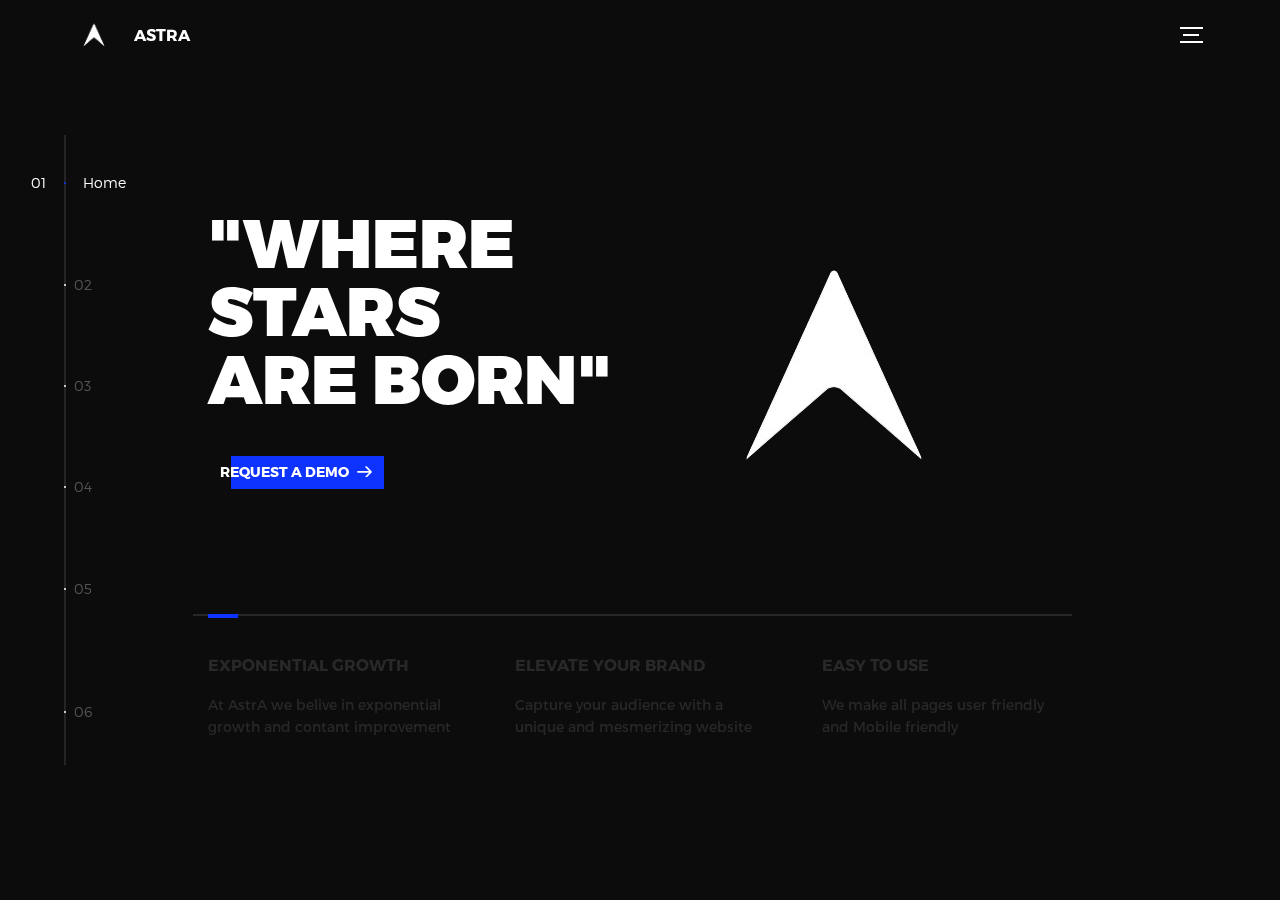
==== commit fe7ee741: "slight changes" ====
--- a/index.html
+++ b/index.html
@@ -5,7 +5,7 @@
   <meta charset="utf-8">
   <meta name="viewport" content="width=device-width, initial-scale=1">
   <meta http-equiv="X-UA-Compatible" content="IE=edge">
-  <meta name="description" content="your digital zone">
+  <meta name="description" content="Ad Astra">
   <meta name="keywords" content="">
   <link rel="stylesheet" href="assets/css/main.css">
   <link rel="icon" type="image/x-icon" href="/assets/img/logo.ico">
@@ -59,7 +59,7 @@
                   </svg>
                   <span class="btn-background"></span>
                 </button>
-                <img src="assets/img/introduction-visual.png" alt="Welcome">
+                <img src="assets/img/logo.png" alt="Welcome">
               </div>
               <div class="intro--options">
                 <a href="#Growth">
